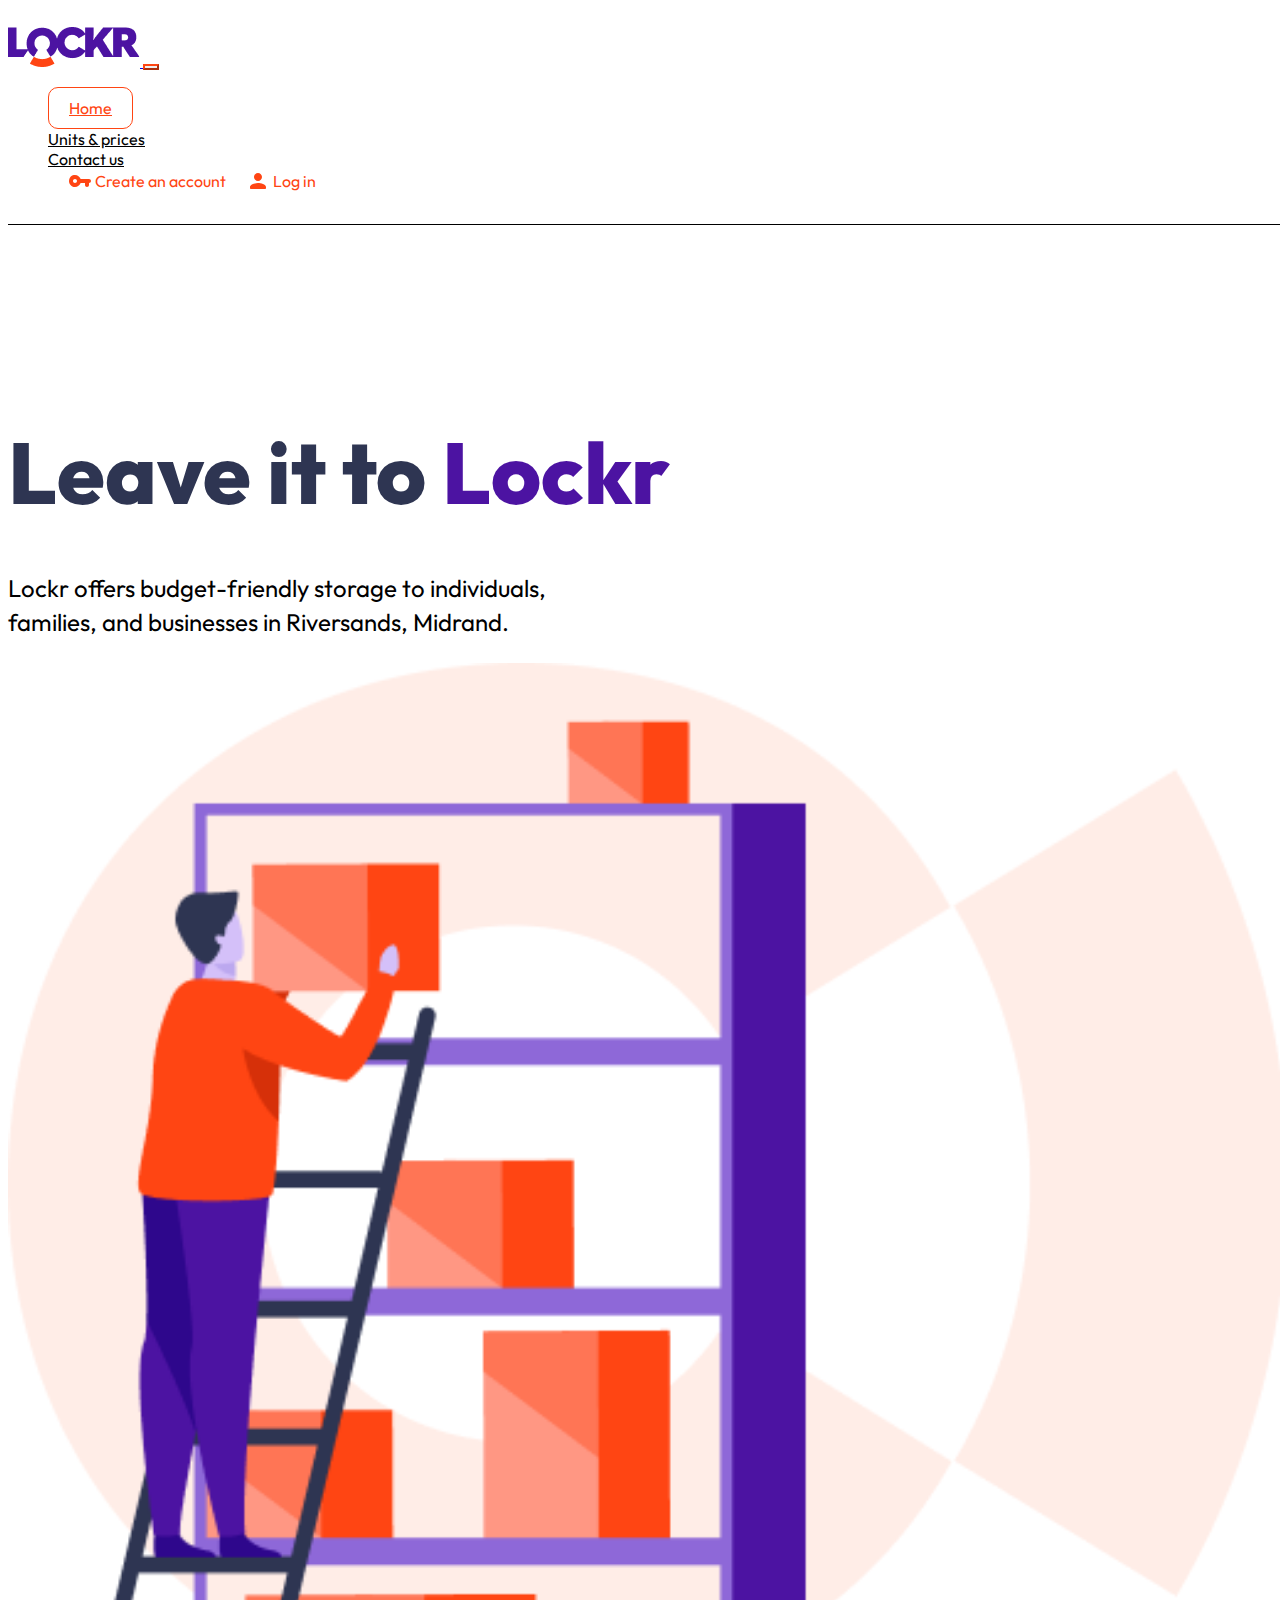
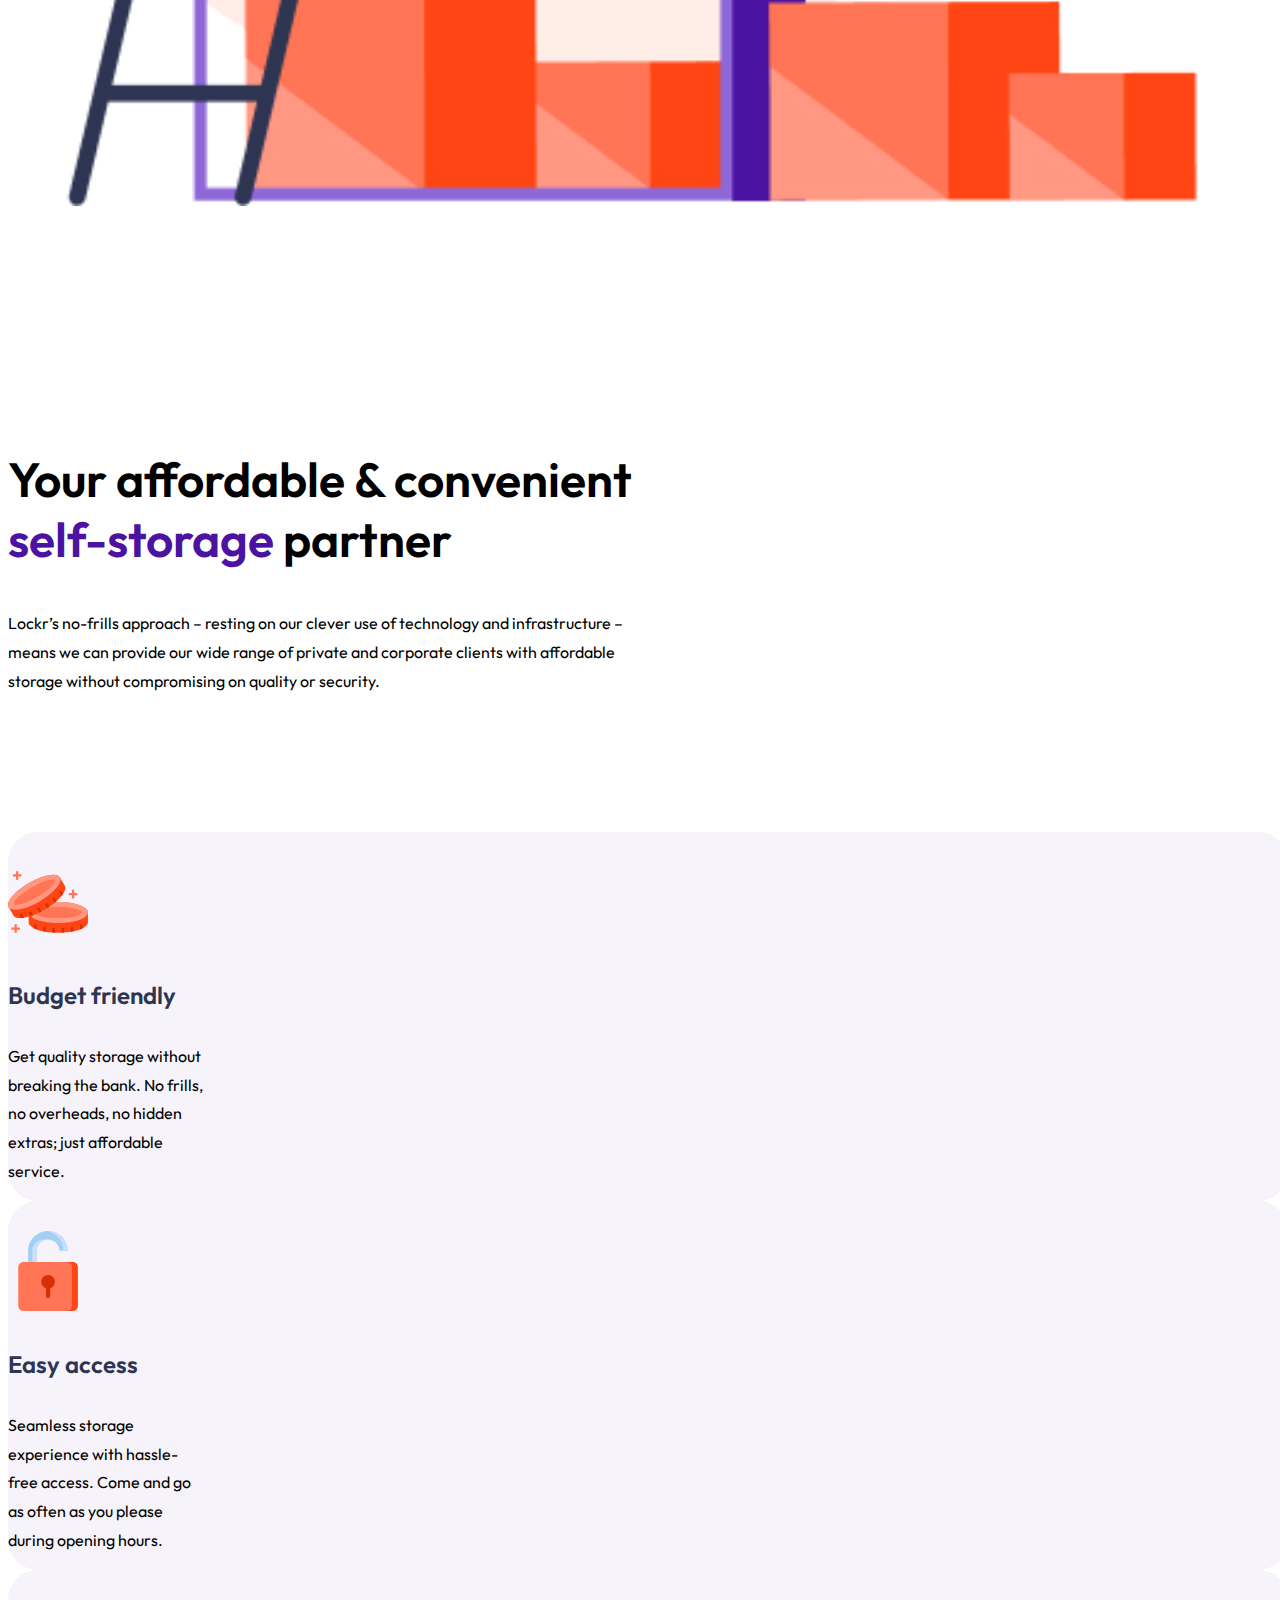
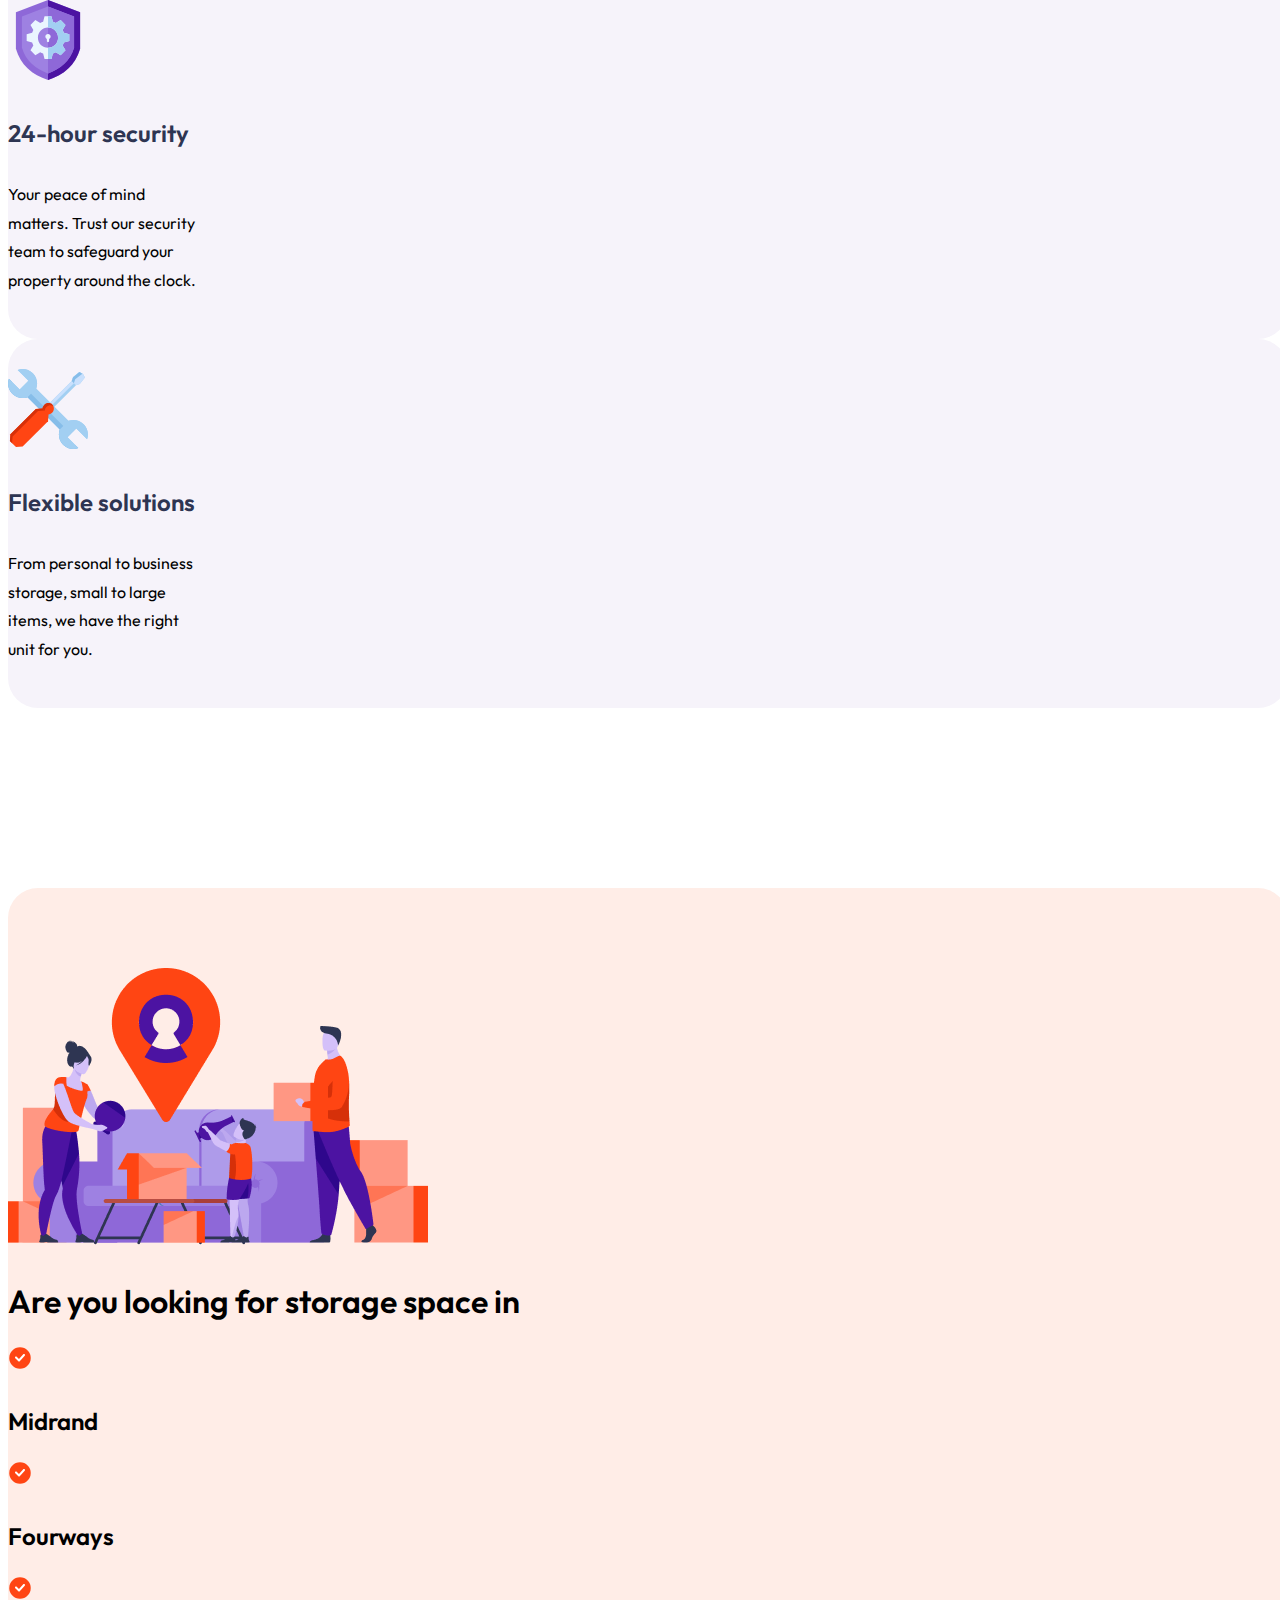
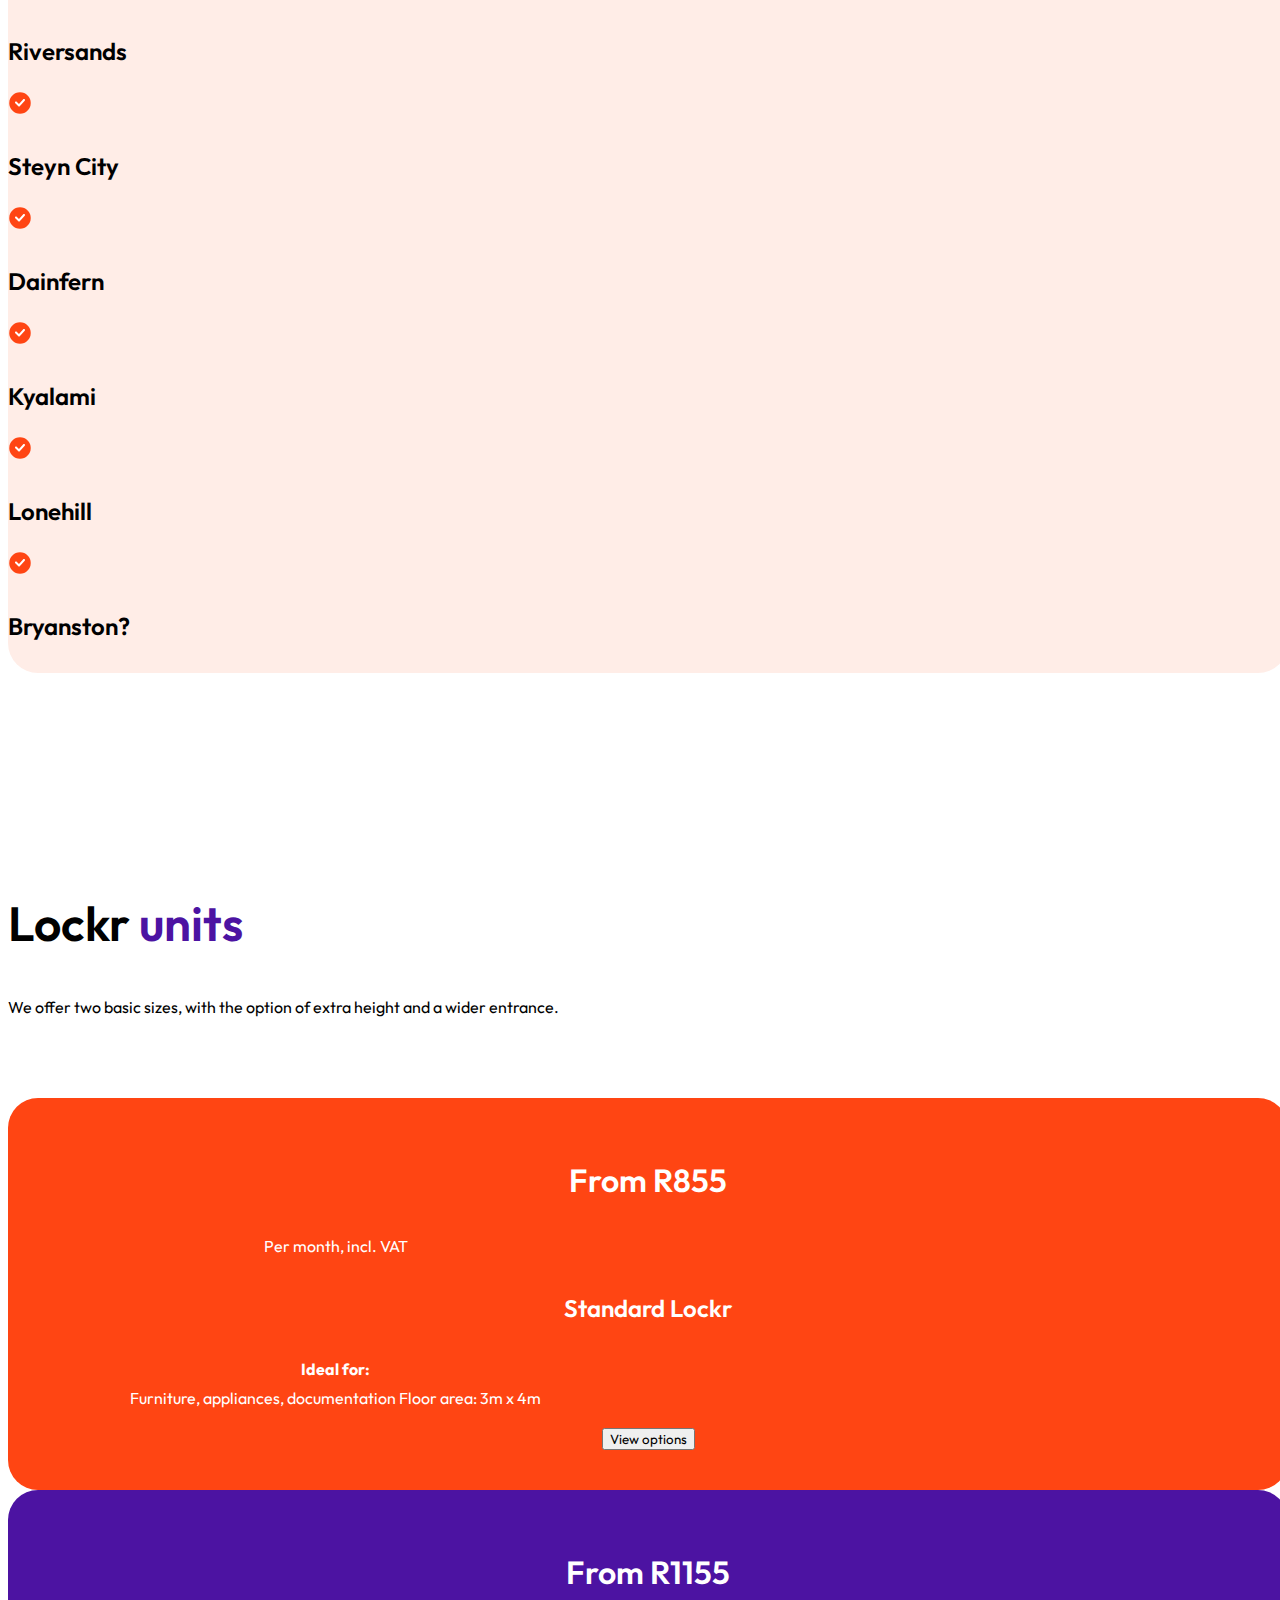
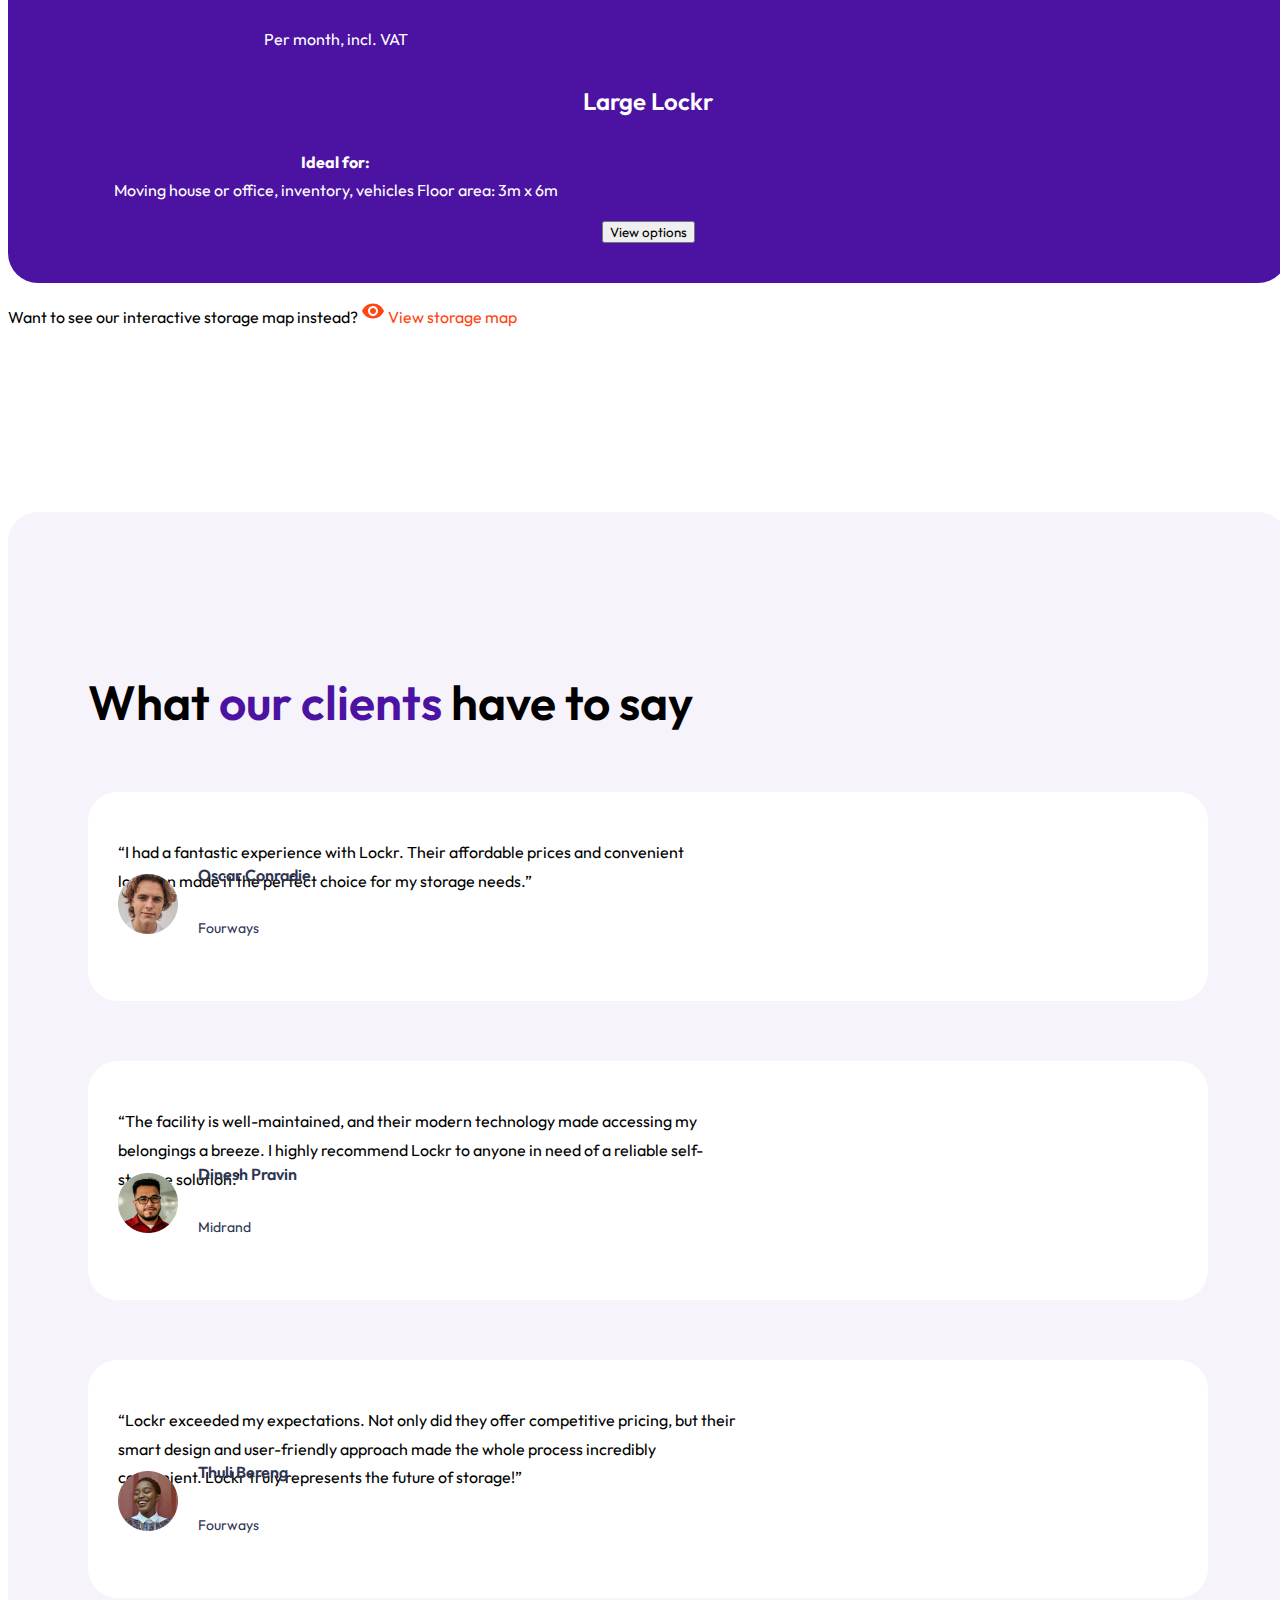
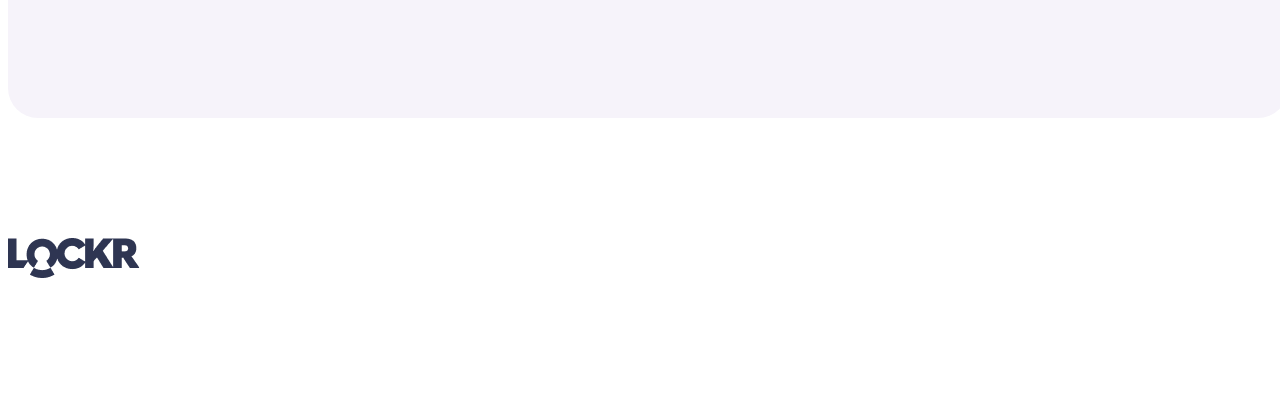
==== index.html @ 1b3562b4 "homepage desktop" ====
<!DOCTYPE html>
<html lang="en">
  <head>
    <meta charset="UTF-8" />
    <meta name="viewport" content="width=device-width, initial-scale=1.0" />
    <title>HomePage</title>
    <link
      href="https://cdn.jsdelivr.net/npm/bootstrap@5.3.0/dist/css/bootstrap.min.css"
      rel="stylesheet"
      integrity="sha384-9ndCyUaIbzAi2FUVXJi0CjmCapSmO7SnpJef0486qhLnuZ2cdeRhO02iuK6FUUVM"
      crossorigin="anonymous"
    />
    <link rel="stylesheet" href="css/style.css" />
  </head>
  <body>
    <!-- navbar -->
    <div class="border-bottom-1">
      <nav class="navbar navbar-expand-lg container">
        <div class="container-fluid">
          <a class="navbar-brand fw-bold" href="#">
            <img src="img/logo.png" alt="" />
          </a>
          <button
            class="navbar-toggler"
            type="button"
            data-bs-toggle="collapse"
            data-bs-target="#navbarNav"
            aria-controls="navbarNav"
            aria-expanded="false"
            aria-label="Toggle navigation"
          >
            <span class="navbar-toggler-icon"></span>
          </button>
          <div class="collapse navbar-collapse" id="navbarNav">
            <ul class="navbar-nav ms-auto">
              <li class="nav-item">
                <a class="nav-link active" aria-current="page" href="#">Home</a>
              </li>
              <li class="nav-item">
                <a class="nav-link text-dark" href="#">Units & prices</a>
              </li>
              <li class="nav-item">
                <a class="nav-link text-dark" href="#">Contact us</a>
              </li>
              <li class="nav-item">
                <a class="nav-link brand-text">
                  <a class="brand-text" href=""
                    ><span class="nav-side-items"
                      ><img src="icons/key.svg" alt="" /> Create an
                      account</span
                    ></a
                  >
                  <a class="brand-text" href=""
                    ><span class="nav-side-items"
                      ><img src="icons/user.svg" alt="" />Log in</span
                    ></a
                  ></a
                >
              </li>
            </ul>
          </div>
        </div>
      </nav>
    </div>
    <!-- navbar -->

    <!-- banner -->
    <div
      class="row justify-content-center banner column-gap-3 align-items-center"
    >
      <div class="col-lg-5">
        <h1 class="banner-title">
          Leave it to <span class="title-active">Lockr</span>
        </h1>
        <p class="banner-para">
          Lockr offers budget-friendly storage to individuals, families, and
          businesses in Riversands, Midrand.
        </p>
      </div>
      <div class="col-lg-5 banner-img">
        <img src="img/banner.png" alt="" />
      </div>
    </div>
    <!-- banner -->

    <!-- storage partners -->
    <div class="storage-partners text-center">
      <div class="row justify-content-center">
        <h2 class="col-lg-7">
          Your affordable & convenient
          <span class="title-active">self-storage</span> partner
        </h2>
        <p class="col-lg-6 pt-4">
          Lockr’s no-frills approach – resting on our clever use of technology
          and infrastructure – means we can provide our wide range of private
          and corporate clients with affordable storage without compromising on
          quality or security.
        </p>
      </div>
      <div class="container w-100">
        <div
          class="storage-partners-tabs row column-gap-3 row-gap-2 justify-content-center"
        >
          <div class="col-lg col-md-5">
            <img src="icons/coin.svg" alt="" />
            <h4>Budget friendly</h4>
            <div class="d-flex justify-content-center">
              <p>
                Get quality storage without breaking the bank. No frills, no
                overheads, no hidden extras; just affordable service.
              </p>
            </div>
          </div>
          <div class="col-lg col-md-5">
            <img src="icons/unlock.svg" alt="" />
            <h4>Easy access</h4>
            <div class="d-flex justify-content-center">
              <p>
                Seamless storage experience with hassle-free access. Come and go
                as often as you please during opening hours.
              </p>
            </div>
          </div>
          <div class="col-lg col-md-5">
            <img src="icons/protection.svg" alt="" />
            <h4>24-hour security</h4>
            <div class="d-flex justify-content-center">
              <p>
                Your peace of mind matters. Trust our security team to safeguard
                your property around the clock.
              </p>
            </div>
          </div>
          <div class="col-lg col-md-5">
            <img src="icons/tools.svg" alt="" />
            <h4>Flexible solutions</h4>
            <div class="d-flex justify-content-center">
              <p>
                From personal to business storage, small to large items, we have
                the right unit for you.
              </p>
            </div>
          </div>
        </div>
      </div>
    </div>
    <!-- storage partners -->

    <!-- storage space poster -->
    <div class="storage-space-poster container">
      <div
        class="row column-gap-3 row-gap-3 align-items-center justify-content-center"
      >
        <div class="col-lg text-center">
          <img src="img/poster.png" alt="" />
        </div>
        <div class="col-lg text-center ms-auto me-auto">
          <h3>Are you looking for storage space in</h3>
          <div>
            <span class="d-inline-block">
              <img src="icons/checklist.svg" alt="" />
              <h4 class="d-inline-block">Midrand</h4>
            </span>
            <span class="d-inline-block">
              <img src="icons/checklist.svg" alt="" />
              <h4 class="d-inline-block">Fourways</h4>
            </span>
            <span class="d-inline-block">
              <img src="icons/checklist.svg" alt="" />
              <h4 class="d-inline-block">Riversands</h4>
            </span>
            <span class="d-inline-block">
              <img src="icons/checklist.svg" alt="" />
              <h4 class="d-inline-block">Steyn City</h4>
            </span>
            <span class="d-inline-block">
              <img src="icons/checklist.svg" alt="" />
              <h4 class="d-inline-block">Dainfern</h4>
            </span>
            <span class="d-inline-block">
              <img src="icons/checklist.svg" alt="" />
              <h4 class="d-inline-block">Kyalami</h4>
            </span>
            <span class="d-inline-block">
              <img src="icons/checklist.svg" alt="" />
              <h4 class="d-inline-block">Lonehill</h4>
            </span>
            <span class="d-inline-block">
              <img src="icons/checklist.svg" alt="" />
              <h4 class="d-inline-block">Bryanston?</h4>
            </span>
          </div>
        </div>
      </div>
    </div>
    <!-- storage space poster -->

    <!-- locker unit -->
    <div class="locker-unit text-center">
      <div class="d-flex justify-content-center">
        <h2 class="">Lockr <span class="title-active">units</span></h2>
      </div>
      <div class="pt-4 d-flex justify-content-center">
        <p>
          We offer two basic sizes, with the option of extra height and a wider
          entrance.
        </p>
      </div>
      <div class="row column-gap-3 lock-unit-tabs justify-content-center pb-4">
        <div class="col-lg-3">
          <h3>From R855</h3>
          <p>Per month, incl. VAT</p>
          <h4>Standard Lockr</h4>
          <p>
            <b>Ideal for: </b> <br />
            Furniture, appliances, documentation Floor area: 3m x 4m
          </p>
          <button class="btn btn-outline-light mt-3">View options</button>
        </div>
        <div class="col-lg-3">
          <h3>From R1155</h3>
          <p>Per month, incl. VAT</p>
          <h4>Large Lockr</h4>
          <p>
            <b>Ideal for:</b>
            <br />
            Moving house or office, inventory, vehicles Floor area: 3m x 6m
          </p>
          <button class="btn btn-outline-light mt-3">View options</button>
        </div>
      </div>
      <div class="d-flex justify-content-center pt-4 mt-4">
        <p>
          Want to see our interactive storage map instead?
          <img src="icons/remove_red_eye.svg" alt="" />
          <span class="brand-text">View storage map</span>
        </p>
      </div>
    </div>
    <!-- locker unit -->

    <!-- testimonials -->
    <div class="container">
      <div class="testimonials">
        <div class="d-flex justify-content-center">
          <h2>
            What <span class="title-active">our clients</span> have to say
          </h2>
        </div>
        <div
          class="row column-gap-3 justify-content-center testimonials-container"
        >
          <div class="col testimonial">
            <p>
              “I had a fantastic experience with Lockr. Their affordable prices
              and convenient location made it the perfect choice for my storage
              needs.”
            </p>
            <div class="testimonials-profile">
              <img src="img/Ellipse 1.png" alt="" />
              <div>
                <h5>Oscar Conradie</h5>
                <h6>Fourways</h6>
              </div>
            </div>
          </div>
          <div class="col testimonial">
            <p>
              “The facility is well-maintained, and their modern technology made
              accessing my belongings a breeze. I highly recommend Lockr to
              anyone in need of a reliable self-storage solution.”
            </p>
            <div class="testimonials-profile">
              <img src="img/Ellipse 2.png" alt="" />
              <div>
                <h5>Dinesh Pravin</h5>
                <h6>Midrand</h6>
              </div>
            </div>
          </div>
          <div class="col testimonial">
            <p>
              “Lockr exceeded my expectations. Not only did they offer
              competitive pricing, but their smart design and user-friendly
              approach made the whole process incredibly convenient. Lockr truly
              represents the future of storage!”
            </p>
            <div class="testimonials-profile">
              <img src="img/Ellipse 3.png" alt="" />
              <div>
                <h5>Thuli Bereng</h5>
                <h6>Fourways</h6>
              </div>
            </div>
          </div>
        </div>
      </div>
    </div>
    <!-- testimonials -->
    <!-- footer -->
    <div class="container">
      <footer>
        <div>
          <div>
            <img src="img/dark-logo.png" alt="" />
          </div>
          <div></div>
          <div></div>
          <div></div>
        </div>
        <div>
          <div></div>
          <div></div>
        </div>
      </footer>
    </div>
    <!-- footer -->

    <script
      src="https://cdn.jsdelivr.net/npm/bootstrap@5.3.0/dist/js/bootstrap.bundle.min.js"
      integrity="sha384-geWF76RCwLtnZ8qwWowPQNguL3RmwHVBC9FhGdlKrxdiJJigb/j/68SIy3Te4Bkz"
      crossorigin="anonymous"
    ></script>
  </body>
</html>
---- css/style.css ----
@import url("https://fonts.googleapis.com/css2?family=Outfit:wght@400;600;800&display=swap");

* {
  font-family: Outfit;
}

body {
  width: 100%;
  overflow-x: hidden;
}

.navbar {
  --bs-navbar-toggler-icon-bg: url("data:image/svg+xml,%3csvg xmlns='http://www.w3.org/2000/svg' viewBox='0 0 30 30'%3e%3cpath stroke='rgba%28255, 69, 10, 0.75%29' stroke-linecap='round' stroke-miterlimit='10' stroke-width='2' d='M4 7h22M4 15h22M4 23h22'/%3e%3c/svg%3e");
}

p {
  max-width: 619px;
  font-weight: 400;
  font-size: 16px;
  line-height: 28.8px;
}

h2 {
  font-weight: 600;
  font-size: 48px;
  max-width: 719px;
}

h3 {
  font-size: 32px;
  font-weight: 600;
  line-height: 40.32px;
}

h4 {
  font-size: 24px;
  line-height: 30.24px;
  font-weight: 600;
}

h5 {
  color: #2e3552;
  font-size: 16px;
  font-family: Outfit;
  font-style: normal;
  font-weight: 600;
  line-height: 140%;
}

h6 {
  color: #2e3552;
  font-size: 14px;
  font-family: Outfit;
  font-style: normal;
  font-weight: 400;
  line-height: 140%;
}

.navbar {
  padding: 15px 0;
}

.border-bottom-1 {
  border-bottom: 1px solid #000;
}

.navbar-brand img {
  margin-top: 4px;
  height: 40px;
}

.navbar-nav .nav-link.active,
.navbar-nav .nav-link.show {
  padding: 10px 20px;
  border-radius: 10px;
  border: 1px solid #ff4513;
  color: rgb(255, 69, 19);
}

.navbar-nav .nav-item {
  display: flex;
  column-gap: 20px;
  align-items: center;
}

.nav-side-items {
  display: flex;
  align-items: center;
  column-gap: 3px;
}

.navbar-nav {
  column-gap: 40px;
}

.brand-text {
  text-decoration: none;
  color: #ff4513;
}

.text-dark {
  color: #000;
}

.navbar-toggler,
.navbar-toggler:hover {
  border-color: #ff4513;
  color: #ff4513;
}

.banner {
  padding-top: 146px;
}

.banner-title {
  color: #2e3552;
  font-size: 86px;
  line-height: 86px;
  font-weight: 800;
}

.title-active {
  color: #4c13a2;
}

.banner-img img {
  width: 100%;
}

.banner-para {
  font-weight: 400;
  font-size: 24px;
  line-height: 33.6px;
}

.storage-partners {
  padding-top: 200px;
}

.storage-partners-tabs {
  padding-top: 120px;
}

.storage-partners-tabs > div {
  border-radius: 30px;
  height: 369px;
  background-color: #f6f3fa;
}

.storage-partners-tabs img {
  margin-top: 30px;
  width: 80px;
}

.storage-partners-tabs h4 {
  margin-top: 34px;
  color: #2e3552;
}

.storage-partners-tabs p {
  max-width: 195px;
}

.storage-space-poster {
  padding-top: 180px;
}

.storage-space-poster > div {
  background-color: #ffede7;
  border-radius: 30px;
  min-height: 350px;
  padding: 80px 0 0;
  overflow: hidden;
}

.storage-space-poster > div img {
  max-width: 420px;
}

.storage-space-poster .d-inline-block > img {
  margin-top: -7px;
}

.locker-unit {
  padding-top: 180px;
}

.lock-unit-tabs {
  padding-top: 60px;
}

.lock-unit-tabs > div {
  border-radius: 30px;
  background: #4c13a2;
  color: #fff;
  text-align: center;
  padding: 30px 18px 40px;
}

.lock-unit-tabs > div:first-child {
  background: #ff4513;
}

.testimonials {
  margin-top: 180px;
  padding: 120px 80px;
  border-radius: 30px;
  background: #f6f3fa;
}

.testimonials-container > div {
  margin-top: 60px;
  border-radius: 30px;
  background: #fff;
  padding: 30px;
}

.testimonials-container > div > p {
  line-height: 180%;
}

.testimonial {
  position: relative;
}

.testimonial p {
  margin-bottom: 76px;
}

.testimonials-profile {
  display: flex;
  column-gap: 20px;
  align-items: center;
  position: absolute;
  bottom: 30px;
}

/* footer */

footer{
    padding: 120px 0;
}
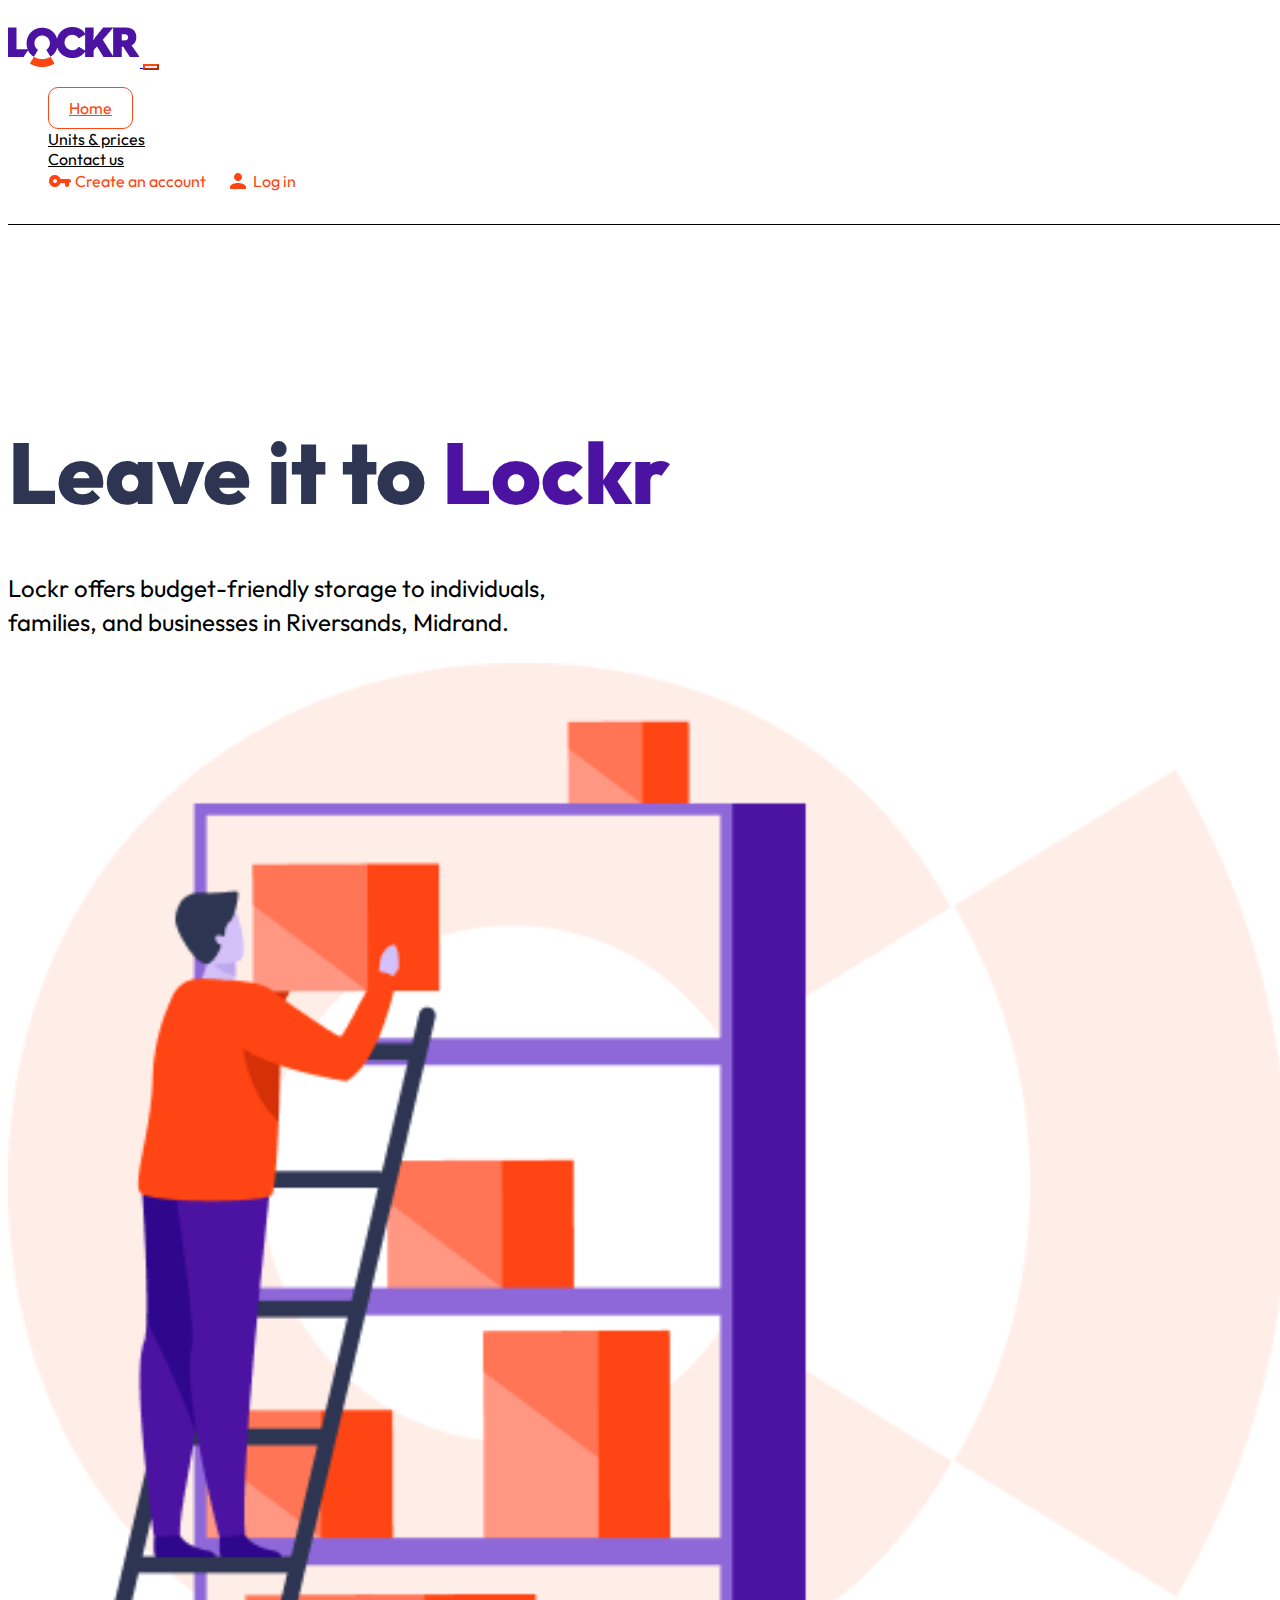
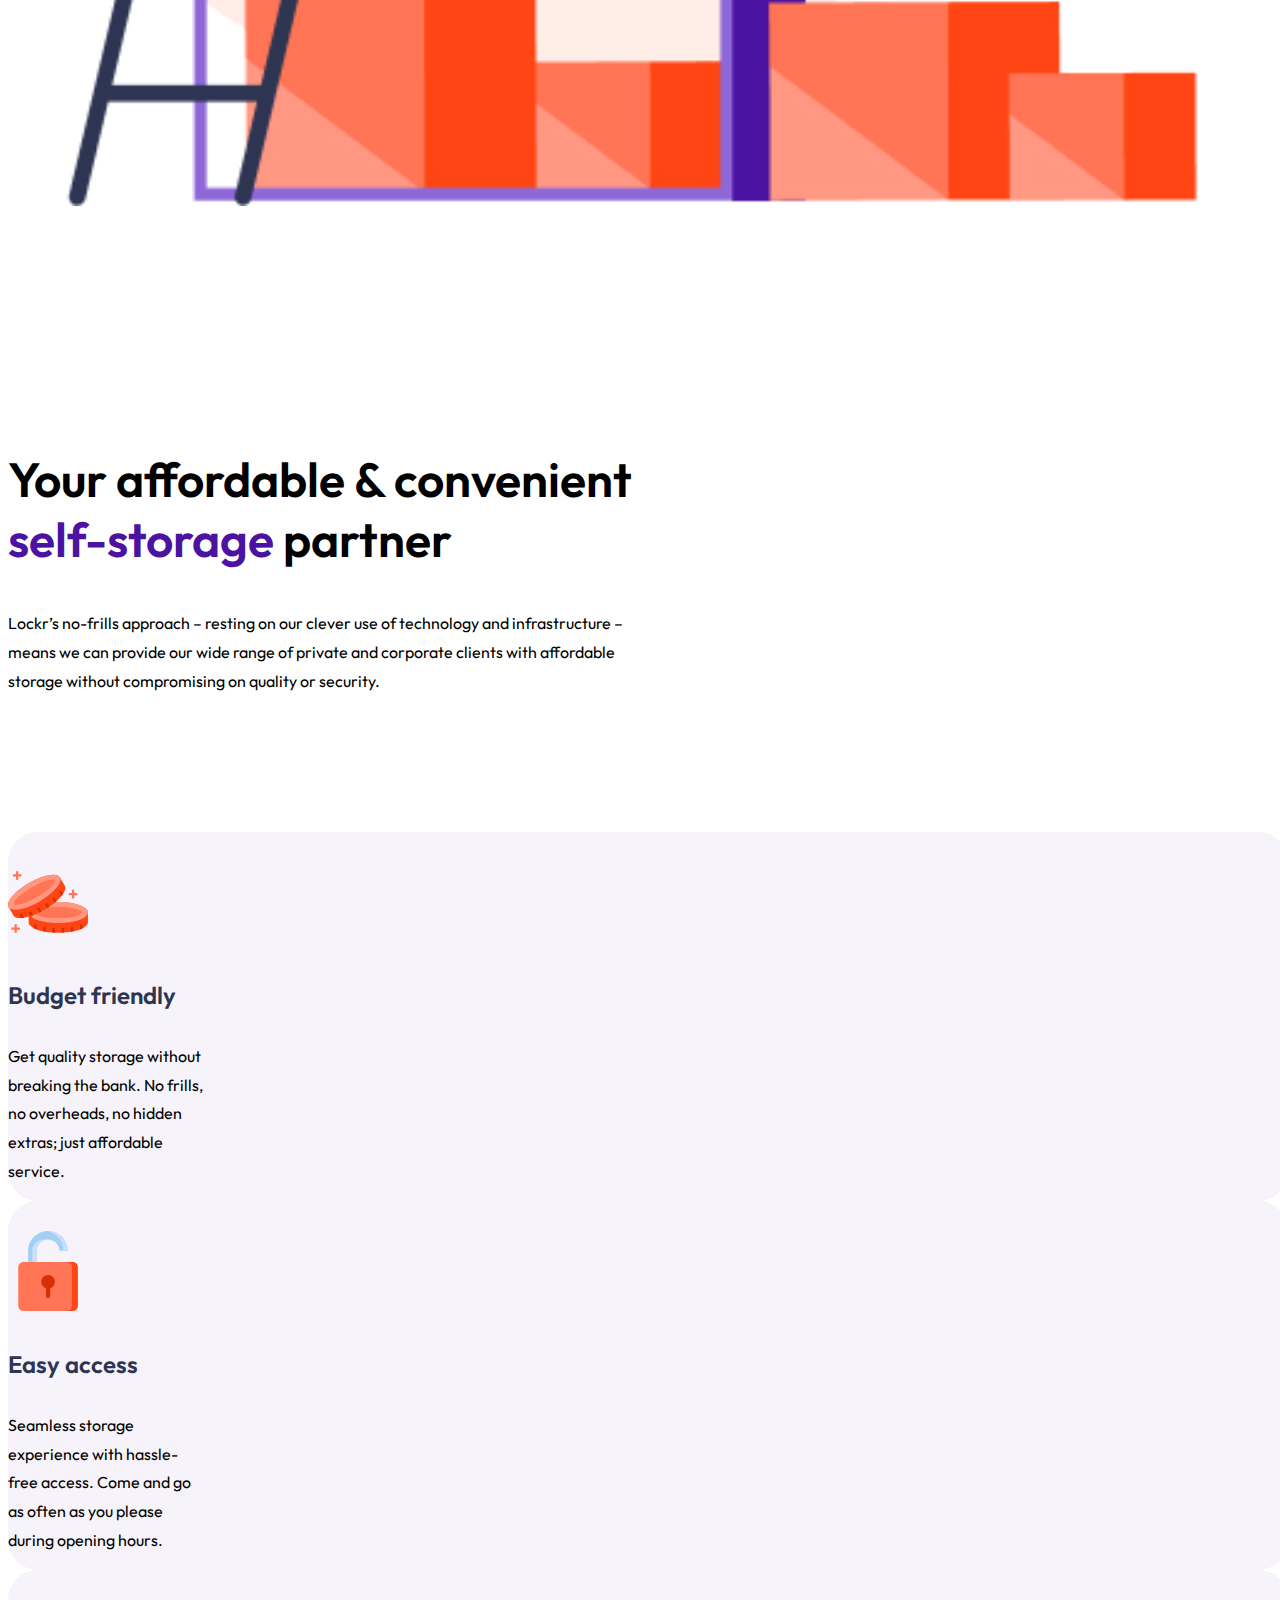
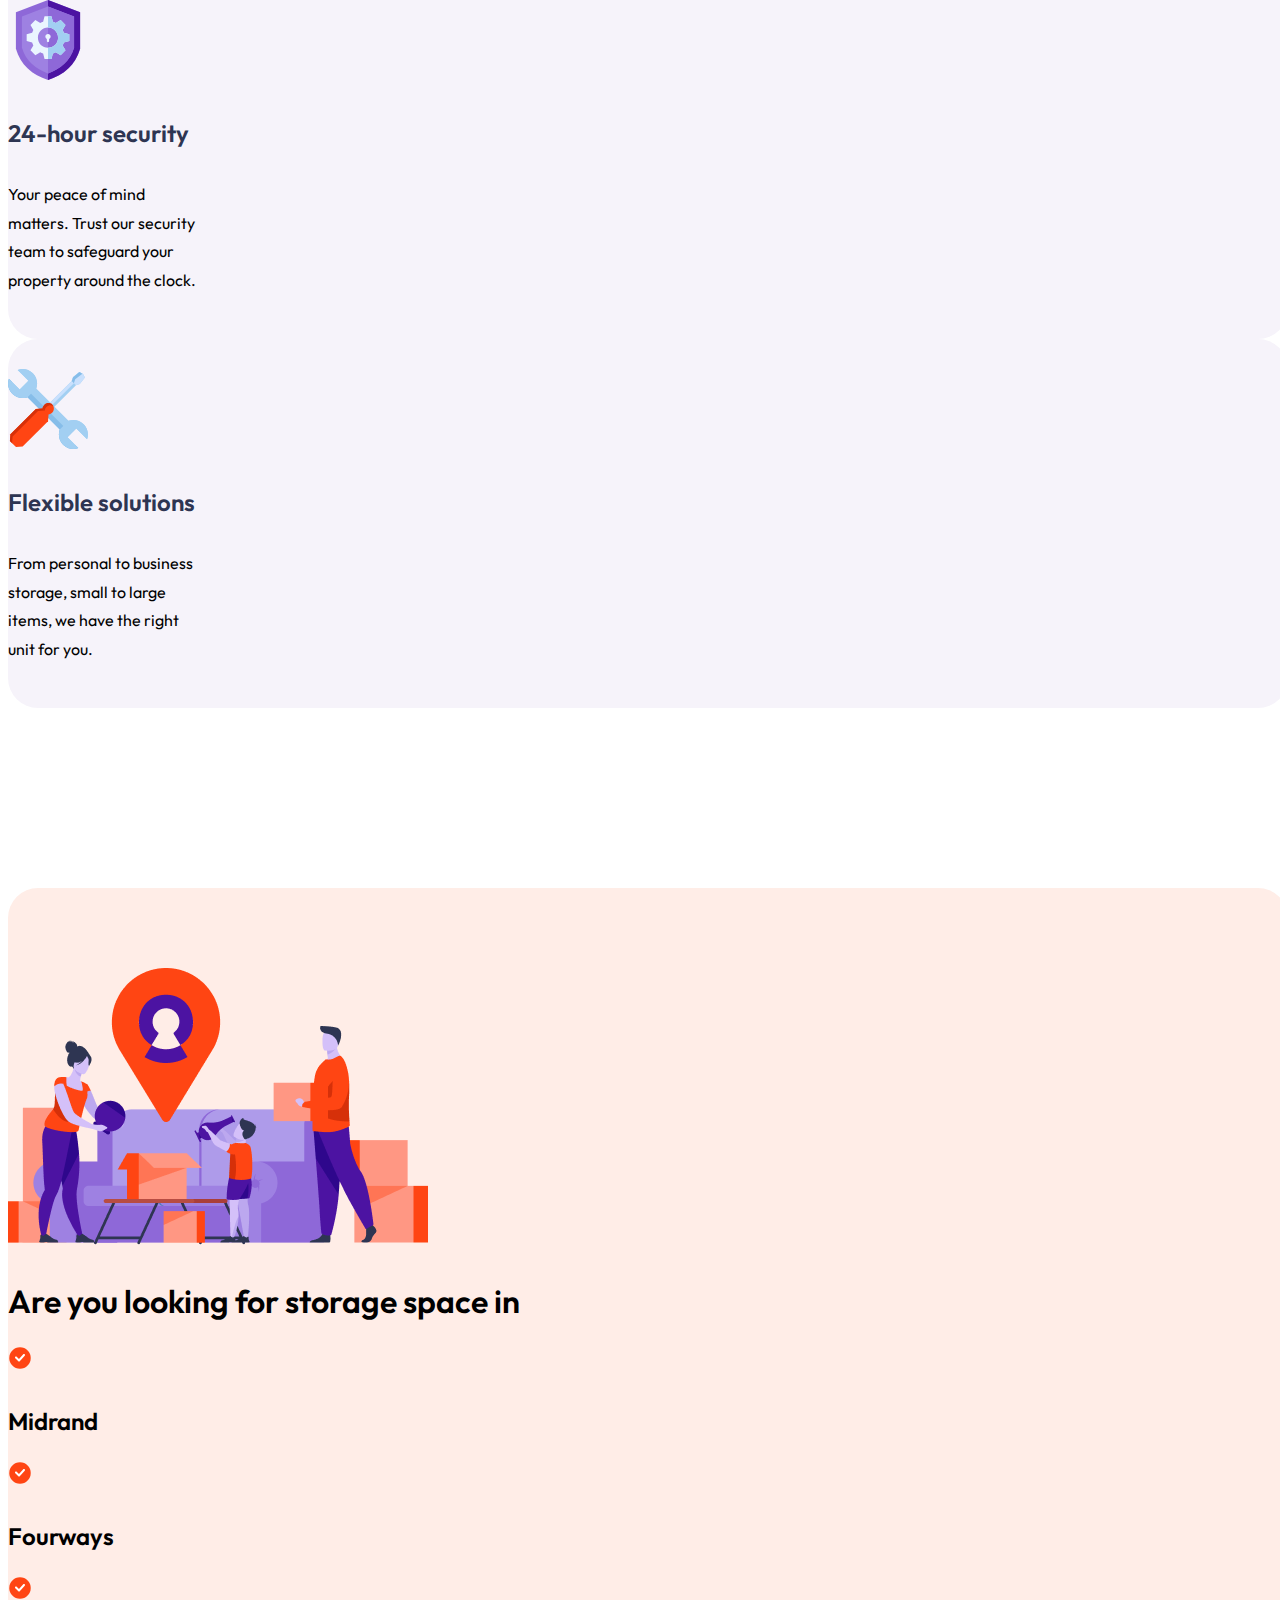
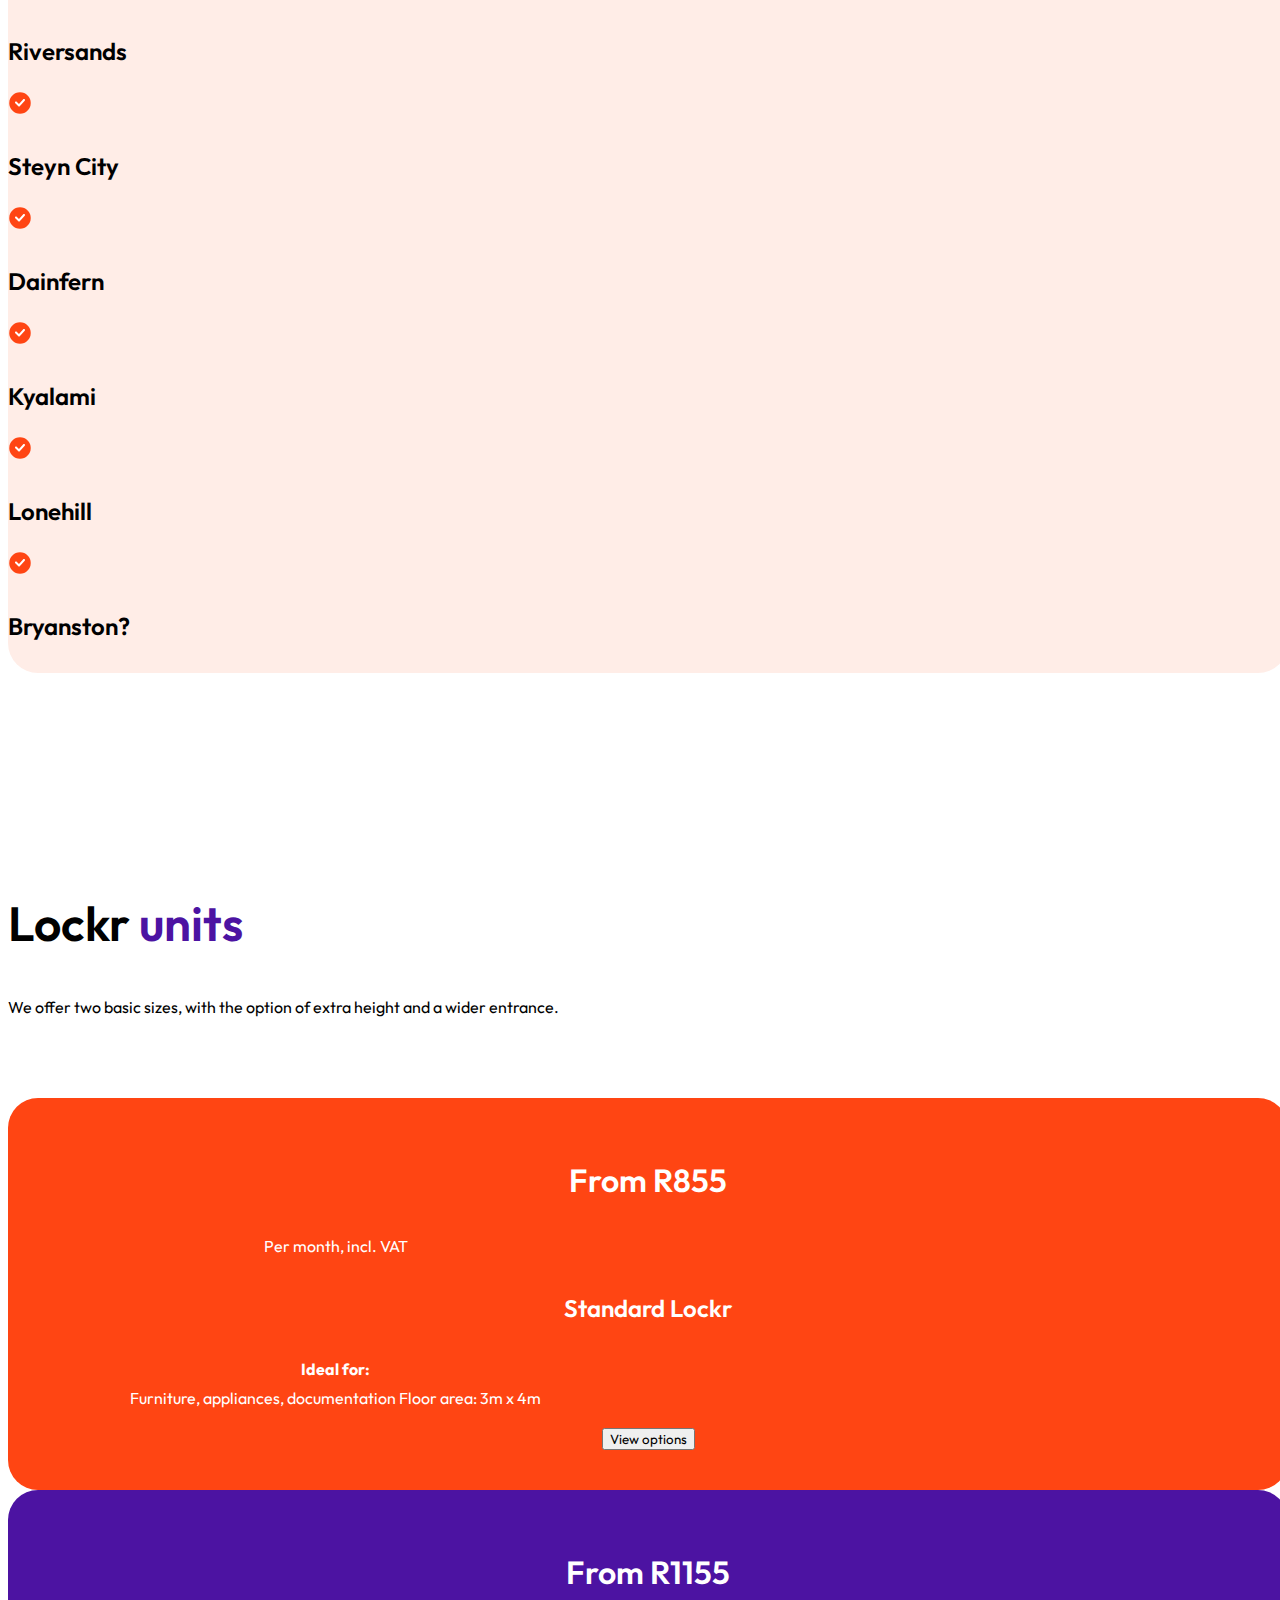
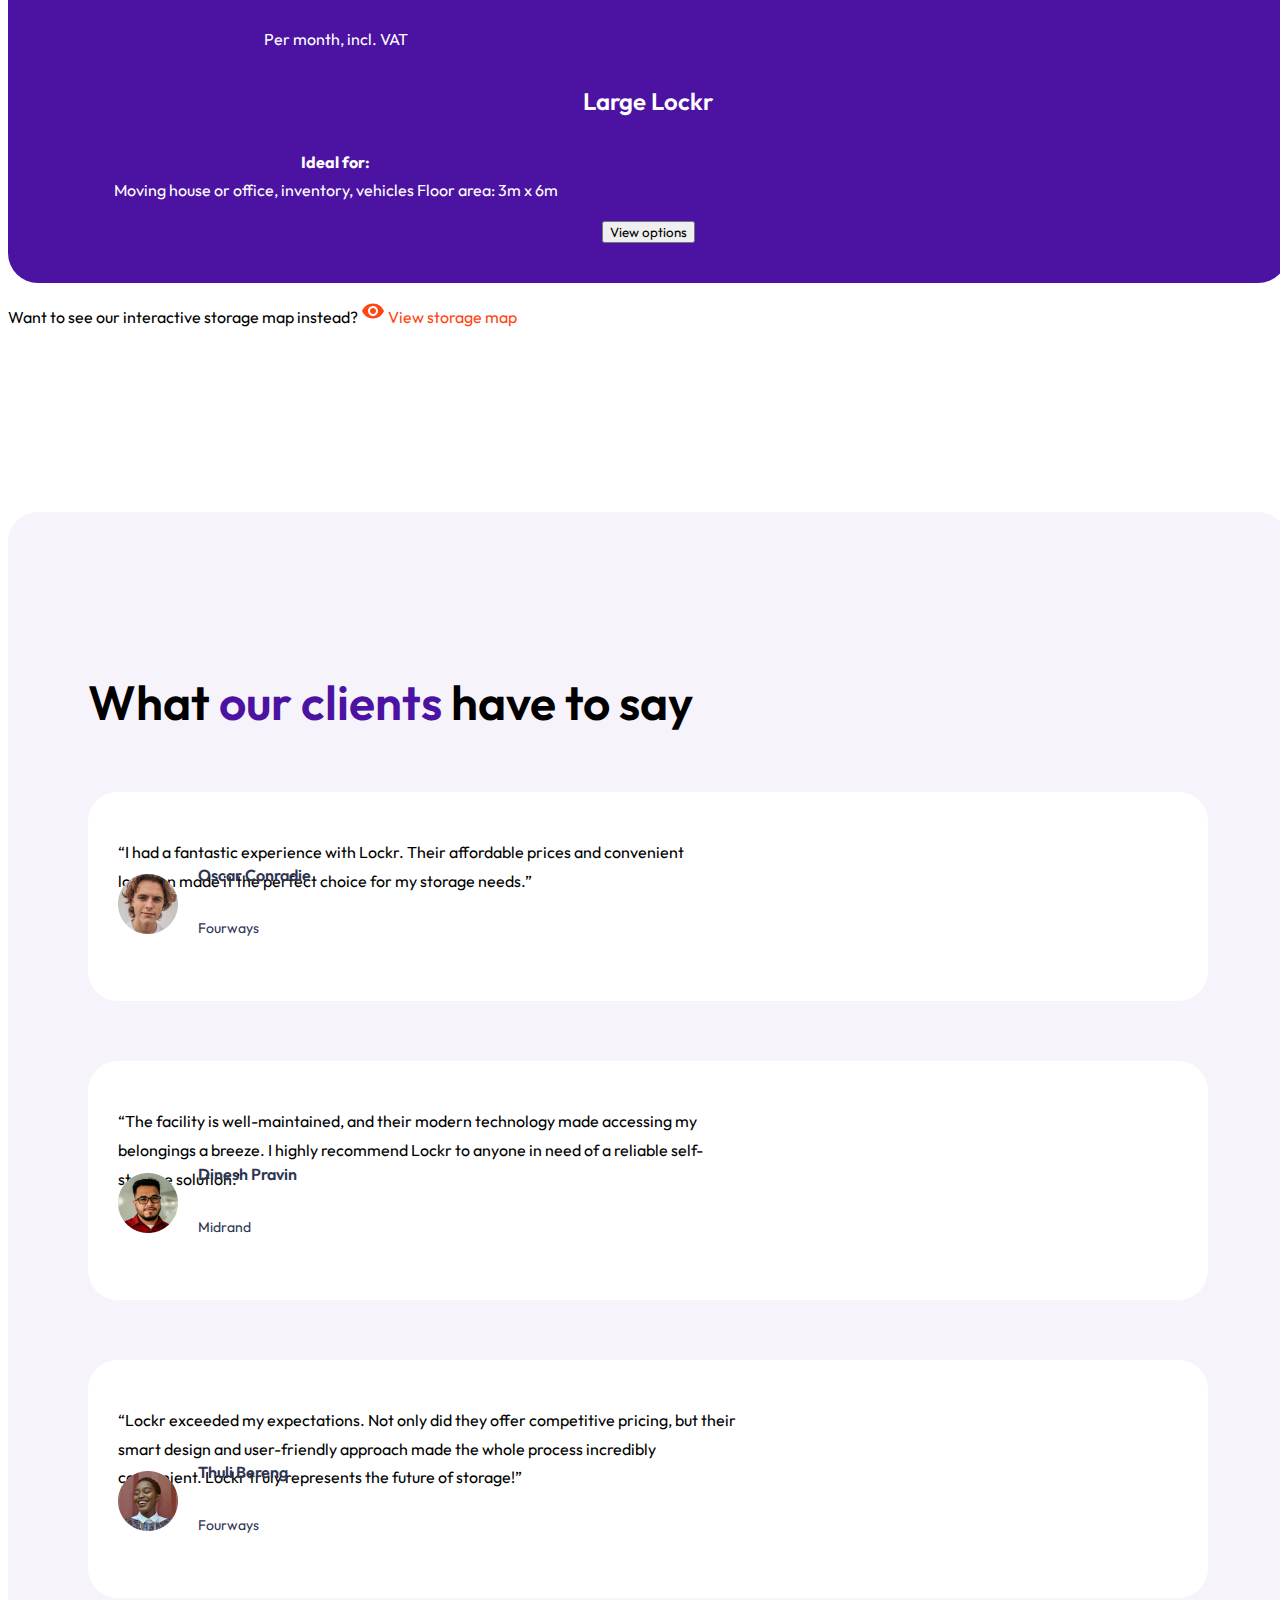
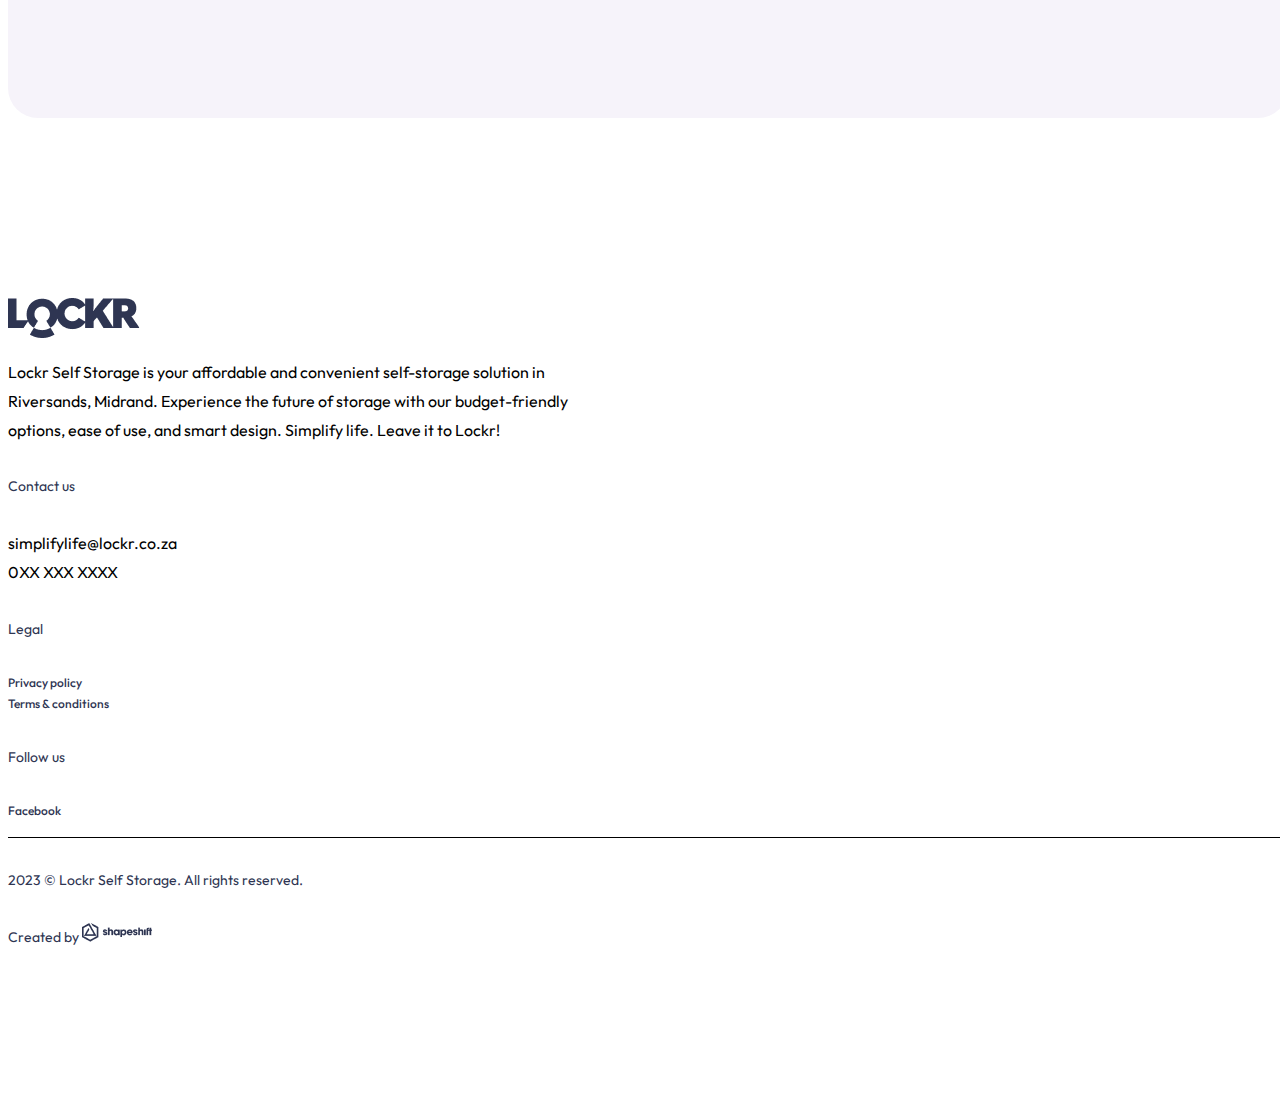
==== commit fe14c5d1: "completed" ====
--- a/index.html
+++ b/index.html
@@ -43,17 +43,14 @@
                 <a class="nav-link text-dark" href="#">Contact us</a>
               </li>
               <li class="nav-item">
-                <a class="nav-link brand-text">
-                  <a class="brand-text" href=""
-                    ><span class="nav-side-items"
-                      ><img src="icons/key.svg" alt="" /> Create an
-                      account</span
-                    ></a
-                  >
-                  <a class="brand-text" href=""
-                    ><span class="nav-side-items"
-                      ><img src="icons/user.svg" alt="" />Log in</span
-                    ></a
+                <a class="brand-text" href=""
+                  ><span class="nav-side-items"
+                    ><img src="icons/key.svg" alt="" /> Create an account</span
+                  ></a
+                >
+                <a class="brand-text" href=""
+                  ><span class="nav-side-items"
+                    ><img src="icons/user.svg" alt="" />Log in</span
                   ></a
                 >
               </li>
@@ -66,7 +63,7 @@
 
     <!-- banner -->
     <div
-      class="row justify-content-center banner column-gap-3 align-items-center"
+      class="row justify-content-center banner column-gap-3 row-gap-5 align-items-center"
     >
       <div class="col-lg-5">
         <h1 class="banner-title">
@@ -86,22 +83,24 @@
     <!-- storage partners -->
     <div class="storage-partners text-center">
       <div class="row justify-content-center">
-        <h2 class="col-lg-7">
-          Your affordable & convenient
-          <span class="title-active">self-storage</span> partner
-        </h2>
-        <p class="col-lg-6 pt-4">
-          Lockr’s no-frills approach – resting on our clever use of technology
-          and infrastructure – means we can provide our wide range of private
-          and corporate clients with affordable storage without compromising on
-          quality or security.
-        </p>
+        <div class="container max-width-720">
+          <h2>
+            Your affordable & convenient
+            <span class="title-active">self-storage</span> partner
+          </h2>
+          <p class="pt-4 ms-auto me-auto">
+            Lockr’s no-frills approach – resting on our clever use of technology
+            and infrastructure – means we can provide our wide range of private
+            and corporate clients with affordable storage without compromising
+            on quality or security.
+          </p>
+        </div>
       </div>
       <div class="container w-100">
         <div
-          class="storage-partners-tabs row column-gap-3 row-gap-2 justify-content-center"
+          class="storage-partners-tabs row column-gap-3 row-gap-3 justify-content-center"
         >
-          <div class="col-lg col-md-5">
+          <div class="col-lg col-md-5 col-10">
             <img src="icons/coin.svg" alt="" />
             <h4>Budget friendly</h4>
             <div class="d-flex justify-content-center">
@@ -111,7 +110,7 @@
               </p>
             </div>
           </div>
-          <div class="col-lg col-md-5">
+          <div class="col-lg col-md-5 col-10">
             <img src="icons/unlock.svg" alt="" />
             <h4>Easy access</h4>
             <div class="d-flex justify-content-center">
@@ -121,7 +120,7 @@
               </p>
             </div>
           </div>
-          <div class="col-lg col-md-5">
+          <div class="col-lg col-md-5 col-10">
             <img src="icons/protection.svg" alt="" />
             <h4>24-hour security</h4>
             <div class="d-flex justify-content-center">
@@ -131,7 +130,7 @@
               </p>
             </div>
           </div>
-          <div class="col-lg col-md-5">
+          <div class="col-lg col-md-5 col-10">
             <img src="icons/tools.svg" alt="" />
             <h4>Flexible solutions</h4>
             <div class="d-flex justify-content-center">
@@ -151,7 +150,7 @@
       <div
         class="row column-gap-3 row-gap-3 align-items-center justify-content-center"
       >
-        <div class="col-lg text-center">
+        <div class="col-lg col-10 text-center">
           <img src="img/poster.png" alt="" />
         </div>
         <div class="col-lg text-center ms-auto me-auto">
@@ -206,8 +205,10 @@
           entrance.
         </p>
       </div>
-      <div class="row column-gap-3 lock-unit-tabs justify-content-center pb-4">
-        <div class="col-lg-3">
+      <div
+        class="row column-gap-3 lock-unit-tabs justify-content-center pb-4 row-gap-3"
+      >
+        <div class="col-md-3 col-sm-7 col-10">
           <h3>From R855</h3>
           <p>Per month, incl. VAT</p>
           <h4>Standard Lockr</h4>
@@ -217,7 +218,7 @@
           </p>
           <button class="btn btn-outline-light mt-3">View options</button>
         </div>
-        <div class="col-lg-3">
+        <div class="col-md-3 col-sm-7 col-10">
           <h3>From R1155</h3>
           <p>Per month, incl. VAT</p>
           <h4>Large Lockr</h4>
@@ -250,7 +251,7 @@
         <div
           class="row column-gap-3 justify-content-center testimonials-container"
         >
-          <div class="col testimonial">
+          <div class="col-lg testimonial">
             <p>
               “I had a fantastic experience with Lockr. Their affordable prices
               and convenient location made it the perfect choice for my storage
@@ -264,7 +265,7 @@
               </div>
             </div>
           </div>
-          <div class="col testimonial">
+          <div class="col-lg testimonial">
             <p>
               “The facility is well-maintained, and their modern technology made
               accessing my belongings a breeze. I highly recommend Lockr to
@@ -278,7 +279,7 @@
               </div>
             </div>
           </div>
-          <div class="col testimonial">
+          <div class="col-lg testimonial">
             <p>
               “Lockr exceeded my expectations. Not only did they offer
               competitive pricing, but their smart design and user-friendly
@@ -300,17 +301,46 @@
     <!-- footer -->
     <div class="container">
       <footer>
-        <div>
+        <img src="img/dark-logo.png" alt="" />
+        <div class="pt-4 mt-4 pb-4 row border-bottom-1">
+          <div class="row pb-4">
+            <div class="col-lg-4">
+              <p>
+                Lockr Self Storage is your affordable and convenient
+                self-storage solution in Riversands, Midrand. Experience the
+                future of storage with our budget-friendly options, ease of use,
+                and smart design. Simplify life. Leave it to Lockr!
+              </p>
+            </div>
+            <div class="col">
+              <h6>Contact us</h6>
+              <p>
+                simplifylife@lockr.co.za<br />
+                0XX XXX XXXX
+              </p>
+            </div>
+            <div class="col">
+              <h6>Legal</h6>
+              <ul>
+                <li>Privacy policy</li>
+                <li>Terms & conditions</li>
+              </ul>
+            </div>
+            <div class="col">
+              <h6>Follow us</h6>
+              <ul>
+                <li>Facebook</li>
+              </ul>
+            </div>
+          </div>
+        </div>
+        <div class="d-flex justify-content-between pt-4 mt-4">
           <div>
-            <img src="img/dark-logo.png" alt="" />
-          </div>
-          <div></div>
-          <div></div>
-          <div></div>
-        </div>
-        <div>
-          <div></div>
-          <div></div>
+            <h6>2023 © Lockr Self Storage. All rights reserved.</h6>
+          </div>
+          <div class="d-flex column-gap-1 align-content-center">
+            <h6>Created by <img src="img/creater-logo.png" alt="" /></h6>
+          </div>
         </div>
       </footer>
     </div>
--- a/css/style.css
+++ b/css/style.css
@@ -56,6 +56,8 @@
   line-height: 140%;
 }
 
+/* navbar */
+
 .navbar {
   padding: 15px 0;
 }
@@ -132,6 +134,8 @@
   font-size: 24px;
   line-height: 33.6px;
 }
+
+/* storage partners */
 
 .storage-partners {
   padding-top: 200px;
@@ -181,6 +185,8 @@
   margin-top: -7px;
 }
 
+/* locker unit */
+
 .locker-unit {
   padding-top: 180px;
 }
@@ -201,6 +207,8 @@
   background: #ff4513;
 }
 
+/* testimonial */
+
 .testimonials {
   margin-top: 180px;
   padding: 120px 80px;
@@ -237,6 +245,226 @@
 
 /* footer */
 
-footer{
-    padding: 120px 0;
-}+footer {
+  padding: 180px 0 120px;
+}
+
+footer ul {
+  list-style-type: none;
+  padding: 0;
+}
+
+footer li {
+  color: #2e3552;
+  font-size: 12px;
+  font-family: Outfit;
+  font-style: normal;
+  font-weight: 500;
+  line-height: 180%;
+  margin: 0;
+  padding: 0;
+}
+
+.max-width-720 {
+  max-width: 720px;
+}
+
+/* responsiveness */
+
+@media only screen and (max-width: 992px) {
+  .banner {
+    text-align: center;
+  }
+  .banner-para {
+    position: relative;
+    margin: 0 auto;
+  }
+  .banner-img {
+    width: 60%;
+  }
+  .storage-space-poster > div {
+    padding-top: 40px;
+    padding-bottom: 20px;
+  }
+}
+
+@media only screen and (max-width: 576px) {
+  p {
+    max-width: 619px;
+    font-weight: 400;
+    font-size: 12px;
+    line-height: 24.8px;
+    padding: 0 15px;
+    margin-bottom: 0;
+  }
+
+  h2 {
+    font-weight: 600;
+    font-size: 44px;
+    max-width: 719px;
+  }
+
+  h3 {
+    font-size: 28px;
+    font-weight: 600;
+    line-height: 36.32px;
+  }
+
+  h4 {
+    font-size: 18px;
+    line-height: 26.24px;
+    font-weight: 600;
+  }
+
+  h5 {
+    color: #2e3552;
+    font-size: 12px;
+    font-family: Outfit;
+    font-style: normal;
+    font-weight: 600;
+    line-height: 140%;
+  }
+
+  h6 {
+    color: #2e3552;
+    font-size: 10px;
+    font-family: Outfit;
+    font-style: normal;
+    font-weight: 400;
+    line-height: 140%;
+  }
+
+  .banner {
+    padding-top: 60px;
+  }
+  .storage-partners {
+    padding-top: 60px;
+  }
+
+  .storage-partners-tabs {
+    padding-top: 60px;
+  }
+  .storage-space-poster {
+    padding-top: 60px;
+  }
+
+  .locker-unit {
+    padding-top: 60px;
+  }
+
+  .storage-partners-tabs p {
+    max-width: unset;
+  }
+  .storage-partners-tabs > div {
+    height: unset;
+  }
+  .storage-partners-tabs img {
+    margin-top: 15px;
+  }
+  .storage-space-poster > div img {
+    max-width: 100%;
+  }
+  .testimonials {
+    margin-top: 60px;
+    padding: 60px 30px;
+  }
+  footer {
+    padding: 90px 0 60px;
+  }
+}
+
+/* Create Account CSS */
+
+.sign-up-body {
+  background: #4c13a2;
+}
+
+.sign-up-form-container {
+  margin: 120px 0;
+  padding: 40px;
+  border-radius: 20px;
+  background-color: #f6f3fa;
+  width: 100%;
+  max-width: 520px;
+}
+
+label {
+  color: #2e3552;
+  font-size: 14px;
+  font-family: Outfit;
+  font-style: normal;
+  font-weight: 400;
+  line-height: normal;
+}
+
+input[type="checkbox"] {
+  background-color: #2e3552;
+}
+
+.tab-link1:active {
+  color: #f6f3fa;
+  text-decoration: none;
+}
+
+.tab-link1:active .personal-btn {
+  color: #f6f3fa;
+  background: #2e3552;
+  text-decoration: none;
+}
+
+.tab-link2:active {
+  color: #2e3552;
+  text-decoration: none;
+}
+
+.tab-link2:active .business-btn {
+  color: #2e3552;
+  background: #f6f3fa;
+  text-decoration: none;
+}
+
+.tab-link2:hover {
+  color: #f6f3fa;
+  text-decoration: none;
+}
+
+.personal-btn {
+  border-radius: 10px;
+  background: #2e3552;
+  color: #f6f3fa;
+}
+
+.personal-btn:hover {
+  border-radius: 10px;
+  background: #2e3552;
+  color: #f6f3fa;
+}
+
+.business-btn {
+  border-radius: 10px;
+  border: 2px solid #2e3552;
+  color: #2e3552;
+  background: #f6f3fa;
+}
+
+.business-btn:hover {
+  color: #2e3552;
+  border-radius: 10px;
+  border: 2px solid #2e3552;
+  background: #f6f3fa;
+}
+
+.btn-orange {
+  border-radius: 10px;
+  color: #fefefe;
+  background: #ff4513;
+}
+
+.login-orange {
+  color: #ff4513;
+  font-size: 16px;
+  font-family: Outfit;
+  font-style: normal;
+  font-weight: 500;
+  line-height: normal;
+}
